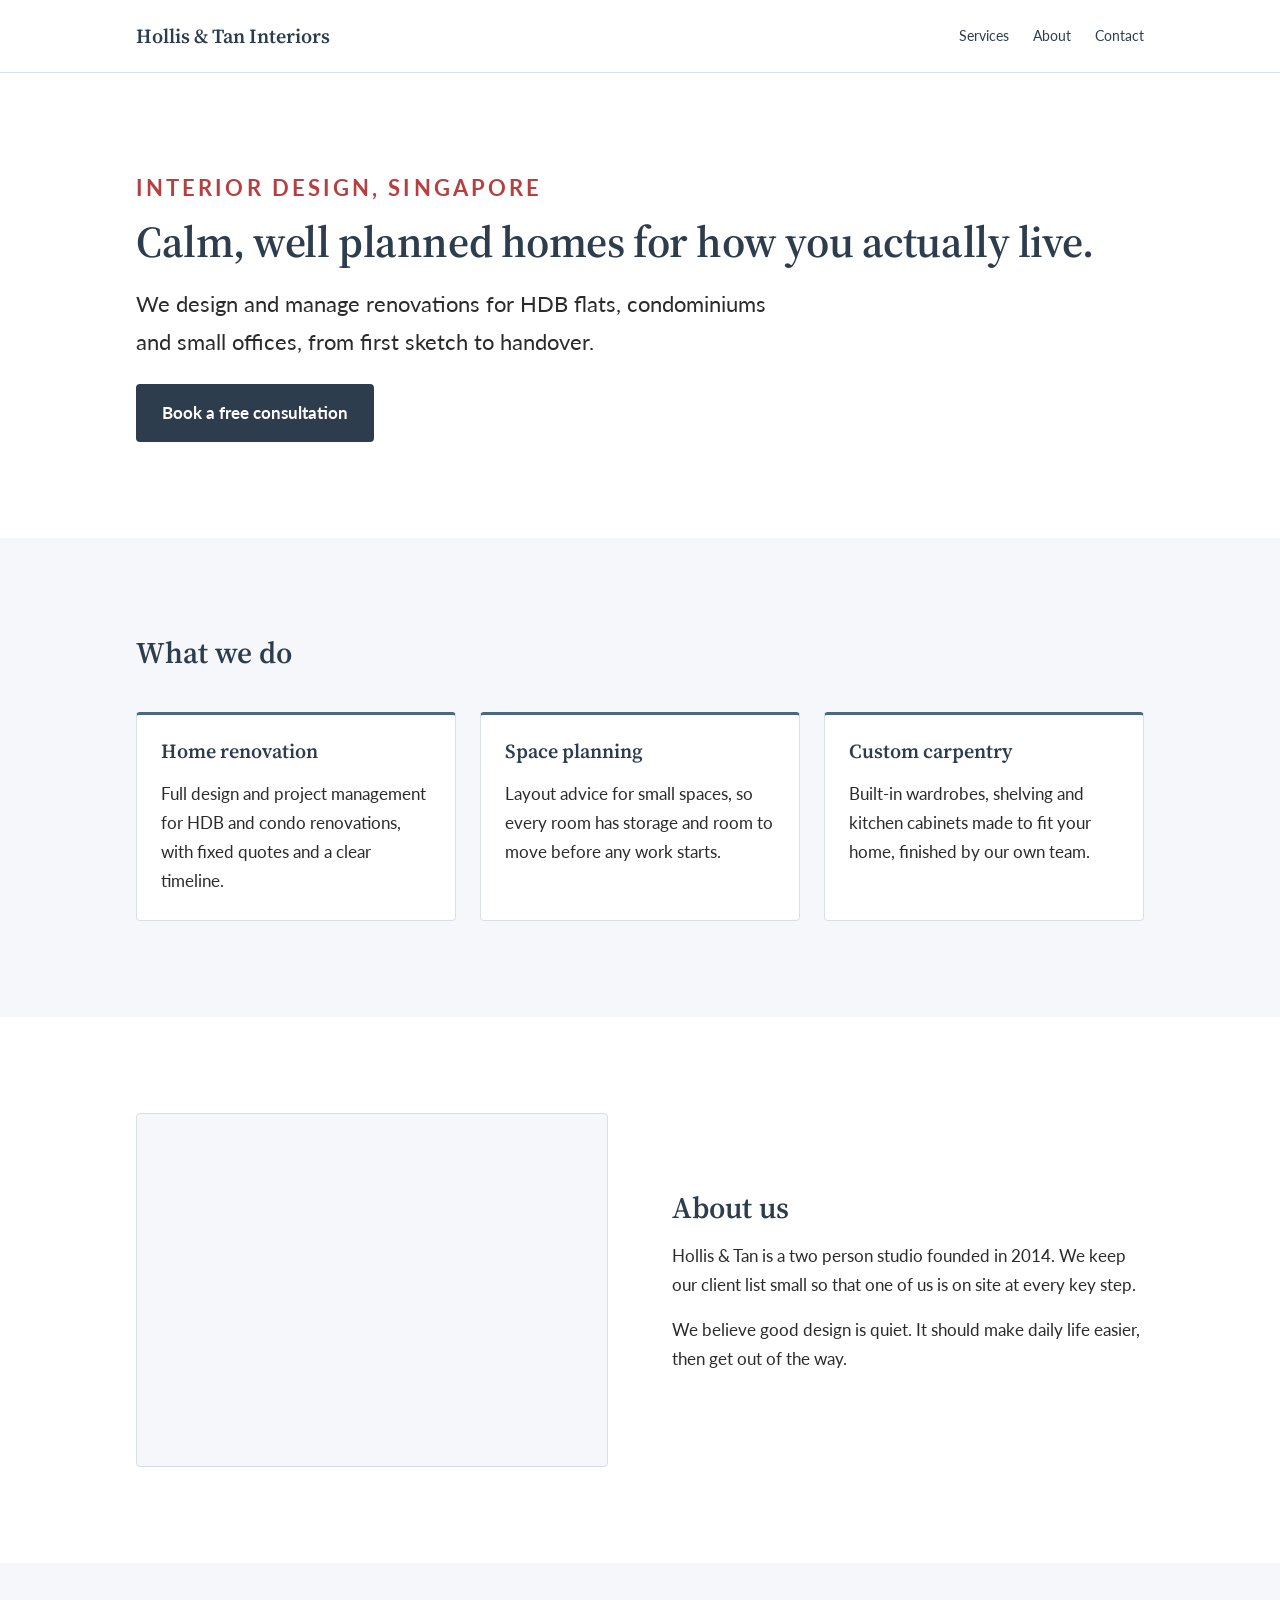
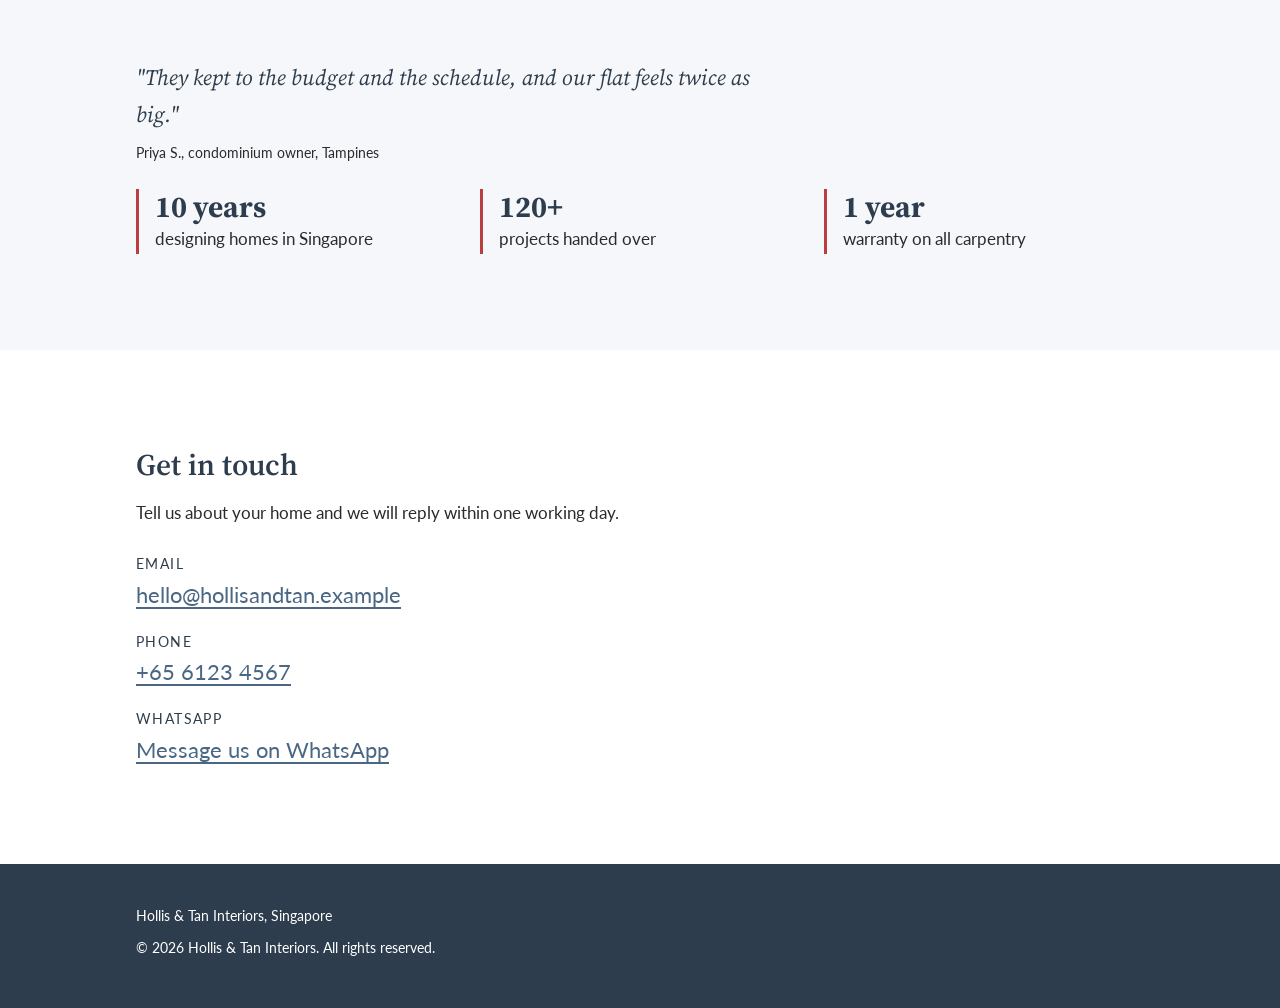
==== example/index.html @ 6f47f900 "Workshop design system v0.1 (Philip House base), local only Co-Authored-By: Claude Opus 5.5 <noreply" ====
<!doctype html>
<html lang="en">
<head>
  <meta charset="utf-8">
  <meta name="viewport" content="width=device-width, initial-scale=1">
  <title>Hollis &amp; Tan Interiors | Interior design in Singapore</title>
  <meta name="description" content="Interior design for homes and small offices in Singapore.">
  <link rel="stylesheet" href="../tokens.css">
  <link rel="stylesheet" href="../base.css">
</head>
<body>
  <a class="skip-link" href="#main">Skip to content</a>
  <header class="site-header">
    <div class="container">
      <a class="site-name" href="#top">Hollis &amp; Tan Interiors</a>
      <nav class="site-nav" aria-label="Main">
        <a href="#services">Services</a>
        <a href="#about">About</a>
        <a href="#contact">Contact</a>
      </nav>
    </div>
  </header>

  <main id="main">
    <section class="hero" id="top">
      <div class="container">
        <p class="eyebrow">Interior design, Singapore</p>
        <h1>Calm, well planned homes for how you actually live.</h1>
        <p>We design and manage renovations for HDB flats, condominiums and small offices, from first sketch to handover.</p>
        <a class="button" href="#contact">Book a free consultation</a>
      </div>
    </section>

    <section class="section section--alt" id="services">
      <div class="container">
        <h2>What we do</h2>
        <div class="cards">
          <article class="card">
            <h3>Home renovation</h3>
            <p>Full design and project management for HDB and condo renovations, with fixed quotes and a clear timeline.</p>
          </article>
          <article class="card">
            <h3>Space planning</h3>
            <p>Layout advice for small spaces, so every room has storage and room to move before any work starts.</p>
          </article>
          <article class="card">
            <h3>Custom carpentry</h3>
            <p>Built-in wardrobes, shelving and kitchen cabinets made to fit your home, finished by our own team.</p>
          </article>
        </div>
      </div>
    </section>

    <section class="section" id="about">
      <div class="container split">
        <div class="photo-block" role="img" aria-label="Placeholder for a photo of the studio team"></div>
        <div>
          <h2>About us</h2>
          <p>Hollis &amp; Tan is a two person studio founded in 2014. We keep our client list small so that one of us is on site at every key step.</p>
          <p>We believe good design is quiet. It should make daily life easier, then get out of the way.</p>
        </div>
      </div>
    </section>

    <section class="section section--alt" id="highlights">
      <div class="container">
        <p class="quote">"They kept to the budget and the schedule, and our flat feels twice as big."</p>
        <p class="quote-by">Priya S., condominium owner, Tampines</p>
        <div class="highlights">
          <div class="highlight"><strong>10 years</strong>designing homes in Singapore</div>
          <div class="highlight"><strong>120+</strong>projects handed over</div>
          <div class="highlight"><strong>1 year</strong>warranty on all carpentry</div>
        </div>
      </div>
    </section>

    <section class="section" id="contact">
      <div class="container">
        <h2>Get in touch</h2>
        <p>Tell us about your home and we will reply within one working day.</p>
        <ul class="contact-list">
          <li><span>Email</span><a href="mailto:hello@hollisandtan.example">hello@hollisandtan.example</a></li>
          <li><span>Phone</span><a href="tel:+6561234567">+65 6123 4567</a></li>
          <li><span>WhatsApp</span><a href="https://wa.me/6591234567">Message us on WhatsApp</a></li>
        </ul>
      </div>
    </section>
  </main>

  <footer class="site-footer">
    <div class="container">
      <p>Hollis &amp; Tan Interiors, Singapore</p>
      <p>&copy; 2026 Hollis &amp; Tan Interiors. All rights reserved.</p>
    </div>
  </footer>
</body>
</html>
---- tokens.css ----
/* Workshop design system: tokens. Feel based on a quiet, restrained editorial style.
   Contrast (WCAG): slate 11.11 on white; charcoal 14.16 on white;
   steel #4a6784 5.89 on white, 5.49 on #f5f7fa; red #b83f3f 5.50 on white, 5.12 on #f5f7fa. */
@import url("https://fonts.googleapis.com/css2?family=Lato:wght@400;700&family=Source+Serif+4:ital,wght@0,400;0,600;1,400&display=swap");

:root {
  /* colours */
  --color-slate: #2e3d4d;
  --color-charcoal: #2b2b2b;
  --color-steel: #4a6784;
  --color-mist: #f5f7fa;
  --color-red: #b83f3f;
  --color-white: #ffffff;
  --color-line: #d9dfe6;

  /* fonts */
  --font-heading: "Source Serif 4", Georgia, "Times New Roman", serif;
  --font-body: "Lato", system-ui, -apple-system, "Segoe UI", sans-serif;

  /* type scale (restrained, mobile first) */
  --text-sm: 0.875rem;
  --text-base: 1.0625rem;
  --text-lead: 1.25rem;
  --text-h3: 1.25rem;
  --text-h2: 1.625rem;
  --text-h1: 2rem;
  --leading-body: 1.7;
  --leading-heading: 1.25;

  /* spacing */
  --space-1: 0.5rem;
  --space-2: 1rem;
  --space-3: 1.5rem;
  --space-4: 2.5rem;
  --space-5: 4rem;
  --space-6: 6rem;

  /* shape */
  --radius: 4px;
  --max-width: 68rem;
  --max-width-text: 40rem;
}

@media (min-width: 48em) {
  :root {
    --text-h1: 2.75rem;
    --text-h2: 1.875rem;
    --text-lead: 1.375rem;
  }
}
---- base.css ----
/* Workshop design system: base styles. Uses tokens.css only. Load tokens.css first. */
*, *::before, *::after { box-sizing: border-box; }
html { -webkit-text-size-adjust: 100%; scroll-behavior: smooth; }
body {
  margin: 0;
  background: var(--color-white);
  color: var(--color-charcoal);
  font-family: var(--font-body);
  font-size: var(--text-base);
  line-height: var(--leading-body);
}
img { max-width: 100%; height: auto; display: block; }
h1, h2, h3 {
  font-family: var(--font-heading);
  color: var(--color-slate);
  line-height: var(--leading-heading);
  font-weight: 600;
  margin: 0 0 var(--space-2);
}
h1 { font-size: var(--text-h1); letter-spacing: -0.01em; }
h2 { font-size: var(--text-h2); }
h3 { font-size: var(--text-h3); }
p { margin: 0 0 var(--space-2); max-width: var(--max-width-text); }
a { color: var(--color-steel); text-underline-offset: 0.2em; }
a:hover { color: var(--color-slate); }
:focus-visible { outline: 3px solid var(--color-steel); outline-offset: 3px; border-radius: var(--radius); }

.skip-link { position: absolute; left: var(--space-2); top: -4rem; background: var(--color-slate); color: var(--color-white); padding: var(--space-1) var(--space-2); border-radius: var(--radius); z-index: 10; }
.skip-link:focus { top: var(--space-1); }

.container { width: 100%; max-width: var(--max-width); margin: 0 auto; padding: 0 var(--space-3); }
.section { padding: var(--space-5) 0; }
.section--alt { background: var(--color-mist); }
.eyebrow { font-size: var(--text-sm); letter-spacing: 0.14em; text-transform: uppercase; color: var(--color-red); font-weight: 700; margin: 0 0 var(--space-1); }
.lead { font-size: var(--text-lead); color: var(--color-slate); font-family: var(--font-heading); line-height: 1.5; }

/* header */
.site-header { border-bottom: 1px solid var(--color-line); background: var(--color-white); }
.site-header .container { display: flex; flex-wrap: wrap; align-items: center; justify-content: space-between; gap: var(--space-2); padding-top: var(--space-2); padding-bottom: var(--space-2); }
.site-name { font-family: var(--font-heading); font-size: var(--text-h3); font-weight: 600; color: var(--color-slate); text-decoration: none; }
.site-nav { display: flex; flex-wrap: wrap; gap: var(--space-3); font-size: var(--text-sm); }
.site-nav a { color: var(--color-slate); text-decoration: none; padding: var(--space-1) 0; }
.site-nav a:hover { color: var(--color-steel); text-decoration: underline; }

/* hero */
.hero { padding: var(--space-5) 0; }
.hero p { font-size: var(--text-lead); }

/* buttons */
.button { display: inline-block; background: var(--color-slate); color: var(--color-white); text-decoration: none; padding: 0.8rem var(--space-3); border-radius: var(--radius); font-weight: 700; border: 2px solid var(--color-slate); margin-top: var(--space-1); }
.button:hover { background: var(--color-white); color: var(--color-slate); }
.button--ghost { background: transparent; color: var(--color-slate); }
.button--ghost:hover { background: var(--color-slate); color: var(--color-white); }

/* cards */
.cards { display: grid; gap: var(--space-3); grid-template-columns: 1fr; margin-top: var(--space-4); }
.card { background: var(--color-white); border: 1px solid var(--color-line); border-top: 3px solid var(--color-steel); border-radius: var(--radius); padding: var(--space-3); }
.card p { margin-bottom: 0; }

/* about */
.split { display: grid; gap: var(--space-4); grid-template-columns: 1fr; align-items: center; }
.photo-block { background: var(--color-mist); border: 1px solid var(--color-line); border-radius: var(--radius); aspect-ratio: 4 / 3; width: 100%; object-fit: cover; }
.section--alt .photo-block { background: var(--color-white); }

/* highlights / testimonial */
.highlights { display: grid; gap: var(--space-3); grid-template-columns: 1fr; margin-top: var(--space-3); }
.highlight { border-left: 3px solid var(--color-red); padding-left: var(--space-2); }
.highlight strong { display: block; font-family: var(--font-heading); font-size: var(--text-h2); color: var(--color-slate); line-height: 1.2; }
.quote { font-family: var(--font-heading); font-style: italic; font-size: var(--text-lead); color: var(--color-slate); margin: 0 0 var(--space-1); max-width: var(--max-width-text); }
.quote-by { font-size: var(--text-sm); margin: 0; }

/* contact */
.contact-list { list-style: none; padding: 0; margin: var(--space-3) 0 0; display: grid; gap: var(--space-2); }
.contact-list span { display: block; font-size: var(--text-sm); text-transform: uppercase; letter-spacing: 0.1em; color: var(--color-slate); }
.contact-list a { font-size: var(--text-lead); }

/* footer */
.site-footer { background: var(--color-slate); color: var(--color-white); padding: var(--space-4) 0; font-size: var(--text-sm); }
.site-footer p { margin: 0 0 var(--space-1); max-width: none; }
.site-footer a { color: var(--color-white); }

@media (min-width: 48em) {
  .container { padding: 0 var(--space-4); }
  .section { padding: var(--space-6) 0; }
  .hero { padding: var(--space-6) 0; }
  .cards { grid-template-columns: repeat(3, 1fr); }
  .split { grid-template-columns: 1fr 1fr; gap: var(--space-5); }
  .highlights { grid-template-columns: repeat(3, 1fr); }
}
@media (prefers-reduced-motion: reduce) { html { scroll-behavior: auto; } }
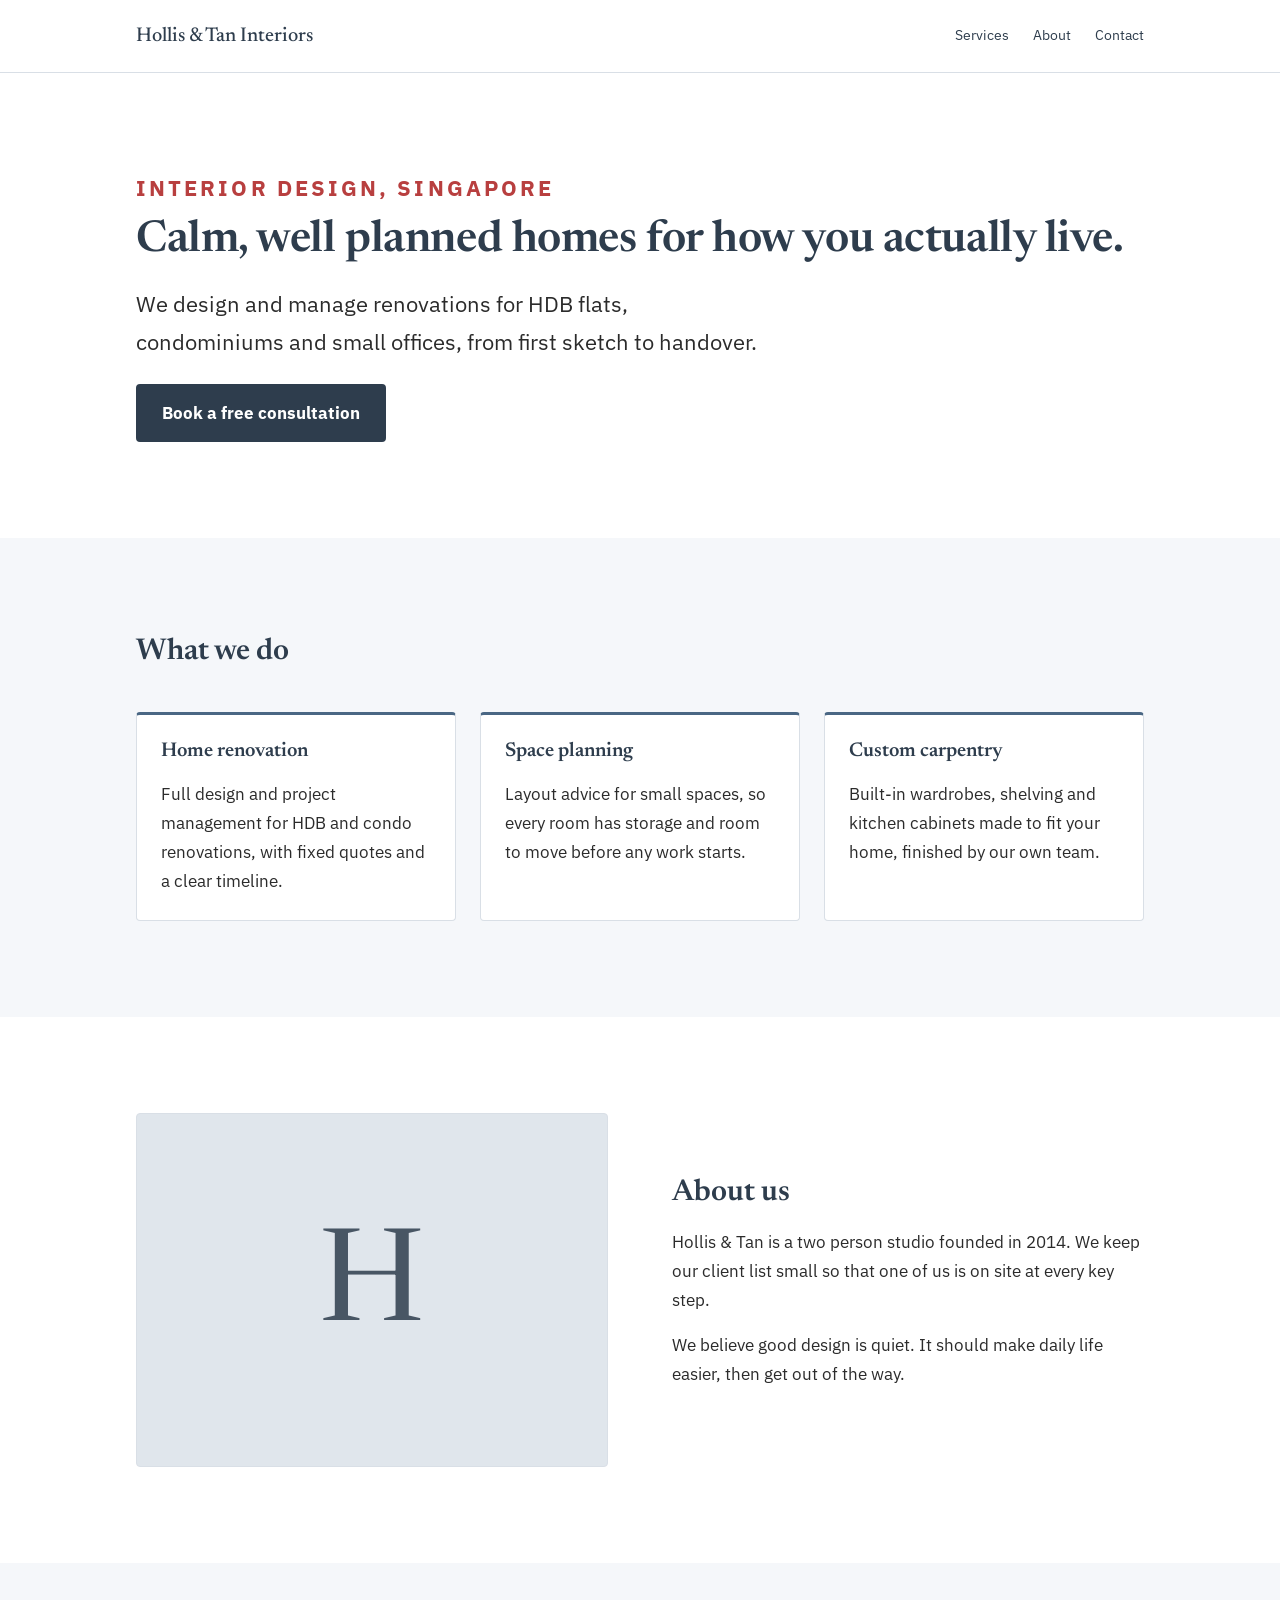
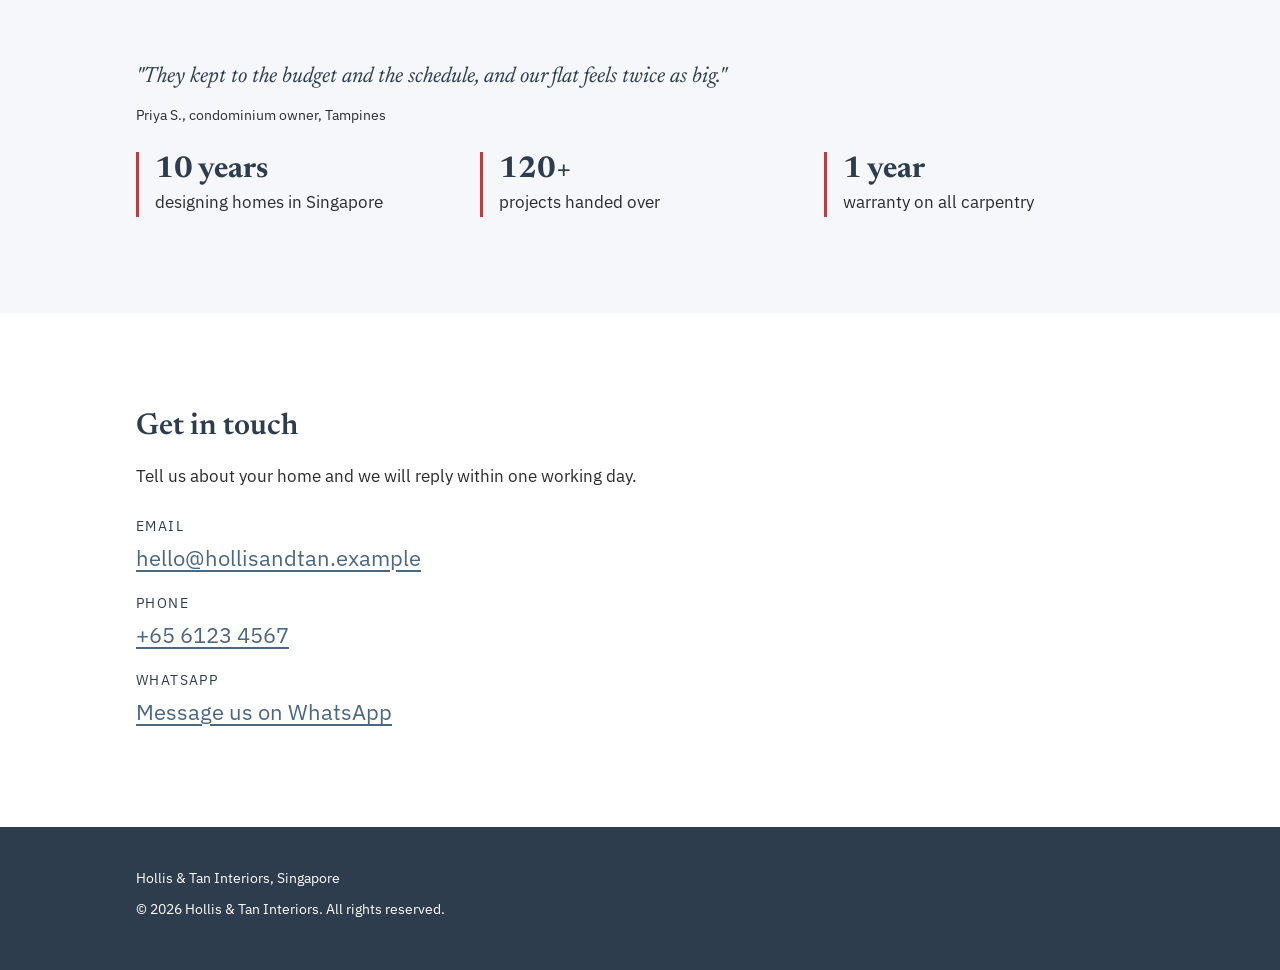
==== commit f2364c47: "Photo block shows the business initial when there is no photo Co-Authored-By: Claude Opus 5.5 <norep" ====
--- a/example/index.html
+++ b/example/index.html
@@ -53,7 +53,7 @@
 
     <section class="section" id="about">
       <div class="container split">
-        <div class="photo-block" role="img" aria-label="Placeholder for a photo of the studio team"></div>
+        <div class="photo-block" data-initial="H" role="img" aria-label="Hollis and Tan initial"></div>
         <div>
           <h2>About us</h2>
           <p>Hollis &amp; Tan is a two person studio founded in 2014. We keep our client list small so that one of us is on site at every key step.</p>
--- a/tokens.css
+++ b/tokens.css
@@ -1,7 +1,7 @@
 /* Workshop design system: tokens. Feel based on a quiet, restrained editorial style.
    Contrast (WCAG): slate 11.11 on white; charcoal 14.16 on white;
    steel #4a6784 5.89 on white, 5.49 on #f5f7fa; red #b83f3f 5.50 on white, 5.12 on #f5f7fa. */
-@import url("https://fonts.googleapis.com/css2?family=Lato:wght@400;700&family=Source+Serif+4:ital,wght@0,400;0,600;1,400&display=swap");
+@import url("https://fonts.googleapis.com/css2?family=IBM+Plex+Sans:ital,wght@0,400;0,600;1,400&family=Newsreader:ital,opsz,wght@0,6..72,400;0,6..72,500;1,6..72,400&display=swap");
 
 :root {
   /* colours */
@@ -14,8 +14,8 @@
   --color-line: #d9dfe6;
 
   /* fonts */
-  --font-heading: "Source Serif 4", Georgia, "Times New Roman", serif;
-  --font-body: "Lato", system-ui, -apple-system, "Segoe UI", sans-serif;
+  --font-heading: "Newsreader", Georgia, "Times New Roman", serif;
+  --font-body: "IBM Plex Sans", "Helvetica Neue", Arial, sans-serif;
 
   /* type scale (restrained, mobile first) */
   --text-sm: 0.875rem;
--- a/base.css
+++ b/base.css
@@ -37,7 +37,7 @@
 /* header */
 .site-header { border-bottom: 1px solid var(--color-line); background: var(--color-white); }
 .site-header .container { display: flex; flex-wrap: wrap; align-items: center; justify-content: space-between; gap: var(--space-2); padding-top: var(--space-2); padding-bottom: var(--space-2); }
-.site-name { font-family: var(--font-heading); font-size: var(--text-h3); font-weight: 600; color: var(--color-slate); text-decoration: none; }
+.site-name { font-family: var(--font-heading); font-size: var(--text-h3); font-weight: 500; color: var(--color-slate); text-decoration: none; }
 .site-nav { display: flex; flex-wrap: wrap; gap: var(--space-3); font-size: var(--text-sm); }
 .site-nav a { color: var(--color-slate); text-decoration: none; padding: var(--space-1) 0; }
 .site-nav a:hover { color: var(--color-steel); text-decoration: underline; }
@@ -61,6 +61,9 @@
 .split { display: grid; gap: var(--space-4); grid-template-columns: 1fr; align-items: center; }
 .photo-block { background: var(--color-mist); border: 1px solid var(--color-line); border-radius: var(--radius); aspect-ratio: 4 / 3; width: 100%; object-fit: cover; }
 .section--alt .photo-block { background: var(--color-white); }
+/* No photo: a soft block showing the business initial (set data-initial on the div). */
+div.photo-block { display: flex; align-items: center; justify-content: center; background: color-mix(in srgb, var(--color-steel) 12%, var(--color-mist)); }
+div.photo-block::after { content: attr(data-initial); font-family: var(--font-heading); font-size: clamp(4rem, 12vw, 8rem); line-height: 1; color: var(--color-slate); opacity: 0.85; }
 
 /* highlights / testimonial */
 .highlights { display: grid; gap: var(--space-3); grid-template-columns: 1fr; margin-top: var(--space-3); }
